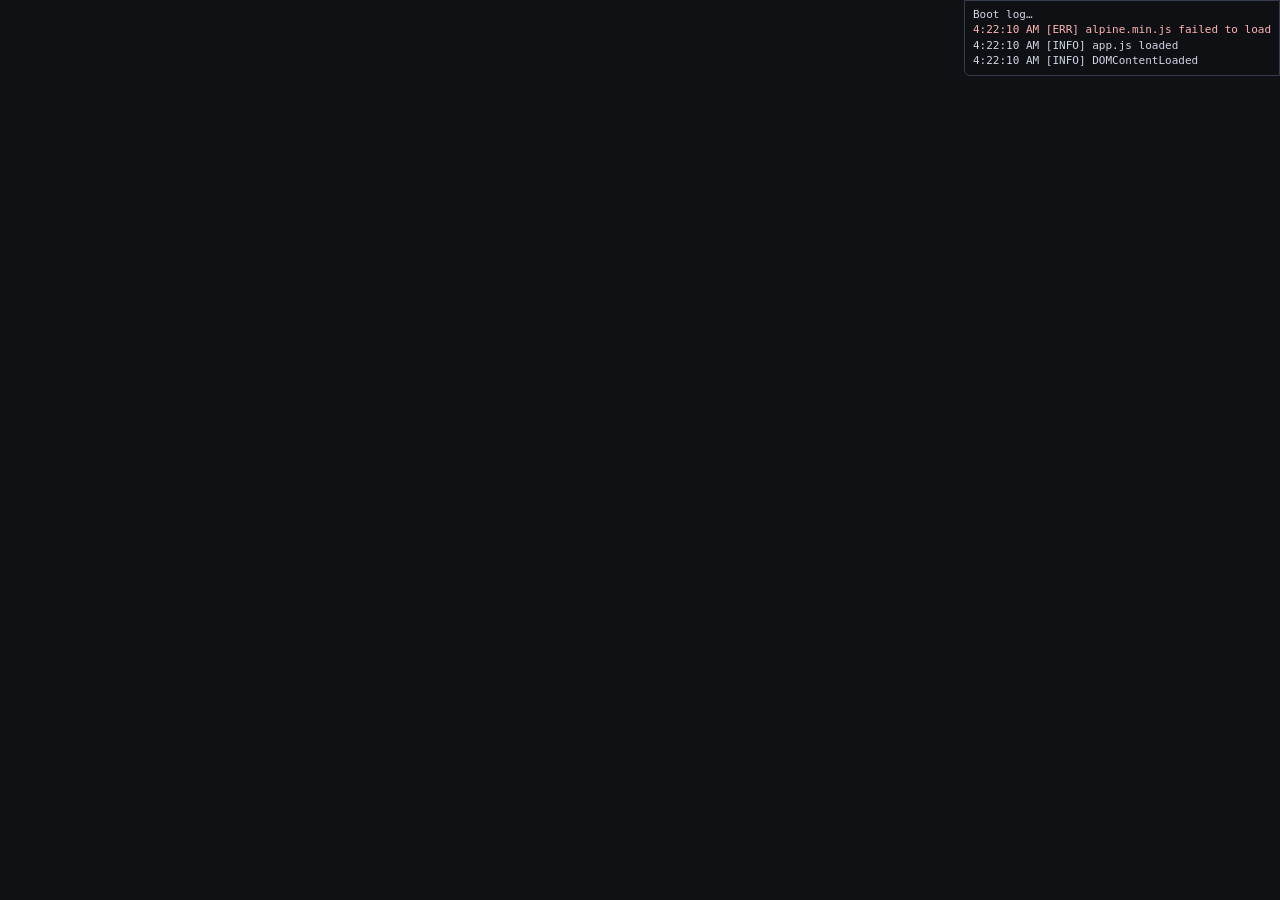
==== src/video_transcriber/webui/static/index.html @ d4b7e4c7 "fix(gui): visible boot diagnostics + defensive launch - Inline diagnostic strip in index.html: bootL" ====
<!doctype html>
<html lang="en">
<head>
<meta charset="utf-8" />
<title>Video Transcriber</title>
<meta name="viewport" content="width=device-width, initial-scale=1" />
<link rel="stylesheet" href="./style.css" />
<script>
// ---------- visible boot diagnostics (runs before Alpine / app.js) ----------
window.__boot = [];
window.bootLog = function (msg, kind) {
  try {
    var b = (window.__boot = window.__boot || []);
    b.push({ t: Date.now(), msg: String(msg), kind: kind || "info" });
    var el = document.getElementById("boot-status");
    if (el) {
      var line = document.createElement("div");
      line.textContent =
        new Date().toLocaleTimeString() + " ["
        + (kind || "info").toUpperCase() + "] " + msg;
      if (kind === "err") line.style.color = "#ffb4b4";
      else if (kind === "ok") line.style.color = "#b6f0c2";
      el.appendChild(line);
      el.scrollTop = el.scrollHeight;
    }
  } catch (e) { /* swallow */ }
};
window.addEventListener("error", function (e) {
  bootLog(
    "JS error: " + (e.message || "?") +
    " @ " + (e.filename || "?") + ":" + (e.lineno || "?"),
    "err"
  );
});
window.addEventListener("unhandledrejection", function (e) {
  bootLog("unhandled promise: " + (e.reason && e.reason.message || e.reason || "?"), "err");
});
window.addEventListener("DOMContentLoaded", function () { bootLog("DOMContentLoaded"); });
window.addEventListener("pywebviewready", function () { bootLog("pywebviewready event", "ok"); });
bootLog("inline boot script ran");
</script>
<script defer src="./vendor/alpine.min.js" onerror="bootLog('alpine.min.js failed to load','err')"></script>
<script defer src="./app.js" onerror="bootLog('app.js failed to load','err')"></script>
</head>
<body>
<div id="boot-status" style="
  position:fixed;top:0;right:0;max-width:46vw;max-height:38vh;overflow:auto;
  background:rgba(15,17,21,0.92);color:#cfd5e3;
  font:11px/1.4 ui-monospace,Menlo,Consolas,monospace;
  padding:6px 8px;border-bottom-left-radius:6px;border:1px solid #353c4d;
  z-index:99999;pointer-events:none;white-space:pre-wrap;">Boot log…</div>
<div class="app" x-data="app()" x-cloak>

  <!-- Sidebar -->
  <aside class="sidebar">
    <div class="brand">
      <span class="dot"></span> Video Transcriber
      <span class="ver" x-text="version"></span>
    </div>
    <template x-for="t in tabs" :key="t.id">
      <div class="nav-item" :class="{active: tab===t.id}" @click="tab=t.id">
        <span class="ico" x-text="t.icon"></span>
        <span x-text="t.label"></span>
      </div>
    </template>
    <div class="nav-spacer"></div>
    <div class="nav-foot">
      Fork of <a href="https://github.com/checkerup/video-transcriber" target="_blank">video-transcriber</a><br>
      Diarization inspired by
      <a href="https://github.com/dmarzzz/VoxTerm" target="_blank">VoxTerm</a>.
    </div>
  </aside>

  <!-- Main -->
  <section class="main">
    <header class="main-head">
      <div>
        <h1 x-text="activeTab().label"></h1>
        <div class="sub" x-text="activeTab().sub"></div>
      </div>
      <div class="gap-sm">
        <button class="btn ghost" @click="refreshAll()" title="Refresh">↻</button>
      </div>
    </header>

    <div class="main-body">

      <!-- ========== PROCESS tab ========== -->
      <div x-show="tab==='process'">
        <div class="card">
          <h2>Source</h2>
          <div class="dropzone"
               :class="{dragover: dragHot}"
               @click="pickFile()"
               @dragover.prevent="dragHot=true"
               @dragleave.prevent="dragHot=false"
               @drop.prevent="onDrop($event)">
            <div class="big">📥</div>
            <div>Drop a video / audio file here, or <b>click to browse</b></div>
            <div class="file" x-show="process.file" x-text="process.file"></div>
          </div>
        </div>

        <div class="card">
          <h2>Pipeline options</h2>
          <div class="row">
            <label class="field">
              <span class="lbl">Whisper model</span>
              <select x-model="process.model_size">
                <option value="">— from config —</option>
                <option>tiny</option><option>base</option><option>small</option>
                <option>medium</option><option>large-v3</option>
              </select>
            </label>
            <label class="field">
              <span class="lbl">Language hint</span>
              <input type="text" x-model="process.language" placeholder="ru / en / auto" />
            </label>
            <label class="field">
              <span class="lbl">Translate to (optional)</span>
              <input type="text" x-model="process.translate_to" placeholder="empty = no" />
            </label>
            <label class="field">
              <span class="lbl">Summarize</span>
              <label class="toggle" style="padding:0">
                <input type="checkbox" x-model="process.summarize" />
                <span x-text="process.summarize ? 'on (gemini)' : 'off'"></span>
              </label>
            </label>
          </div>
        </div>

        <div class="card">
          <h2>Diarization</h2>
          <div class="row">
            <label class="field">
              <span class="lbl">Enabled</span>
              <label class="toggle" style="padding:0">
                <input type="checkbox" x-model="process.diarize" />
                <span x-text="process.diarize ? 'yes' : 'no'"></span>
              </label>
            </label>
            <label class="field">
              <span class="lbl">Backend</span>
              <select x-model="process.diar_backend" :disabled="!process.diarize">
                <option value="">— from config —</option>
                <option value="voxterm">voxterm (offline)</option>
                <option value="pyannote">pyannote (HF token)</option>
              </select>
            </label>
            <label class="field">
              <span class="lbl">Model</span>
              <select x-model="process.diar_model" :disabled="!process.diarize">
                <option value="">— from config —</option>
                <option value="cam++">CAM++ (fast)</option>
                <option value="eres2net">ERes2NetV2 (accurate)</option>
              </select>
            </label>
            <label class="field">
              <span class="lbl">Force # speakers (optional)</span>
              <input type="number" min="1" max="50" x-model.number="process.num_speakers"
                     :disabled="!process.diarize" placeholder="auto" />
            </label>
            <label class="field">
              <span class="lbl">
                Cluster threshold
                <b class="mono tiny" x-text="(+process.cluster_threshold || 0.7).toFixed(2)"></b>
              </span>
              <input type="range" min="0.3" max="0.9" step="0.05"
                     x-model.number="process.cluster_threshold"
                     :disabled="!process.diarize" />
              <span class="tiny muted">higher = fewer speakers; 0.7 default</span>
            </label>
          </div>
        </div>

        <div class="btn-row">
          <button class="btn primary" @click="startProcess()"
                  :disabled="!process.file || activeJob">
            ▶ Start
          </button>
          <button class="btn danger" @click="cancelActive()"
                  x-show="activeJob && activeJob.status==='running'">
            ✕ Cancel
          </button>
          <span class="spacer"></span>
          <span class="muted tiny" x-show="!process.file">Pick a file first.</span>
        </div>

        <!-- Active job panel -->
        <template x-if="activeJob">
          <div class="card" style="margin-top:18px">
            <h2>
              Active job
              <span class="pill" :class="activeJob.status" x-text="activeJob.status"></span>
            </h2>
            <div class="mono tiny muted" x-text="activeJob.file_path"></div>
            <div class="progress" :class="{indeterminate: activeJob.progress<=0.01 && activeJob.status==='running'}">
              <div class="bar" :style="`width:${Math.max(0,Math.min(1,activeJob.progress))*100}%`"></div>
            </div>
            <div class="kv">
              <span>Stage: <b x-text="activeJob.stage || '—'"></b></span>
              <span>Progress: <b x-text="(activeJob.progress*100).toFixed(1)+'%'"></b></span>
              <span>Elapsed: <b x-text="activeJob.elapsed_human"></b></span>
              <span x-show="activeJob.eta_human">ETA: <b x-text="activeJob.eta_human"></b></span>
            </div>
            <div class="log" x-ref="log">
              <template x-for="(line, i) in activeJob.log_tail" :key="i">
                <div :class="{err: /ERROR|Traceback/.test(line)}" x-text="line"></div>
              </template>
            </div>
          </div>
        </template>
      </div>

      <!-- ========== LIVE tab ========== -->
      <div x-show="tab==='live'">
        <div class="card">
          <h2>Mode</h2>
          <div class="row">
            <template x-for="m in liveModes" :key="m.id">
              <label class="field">
                <span class="lbl" style="display:flex;align-items:center;gap:8px">
                  <input type="radio" :value="m.id" x-model="live.mode" :disabled="live.active"/>
                  <b x-text="m.label"></b>
                </span>
                <span class="tiny muted" x-text="m.hint"></span>
              </label>
            </template>
          </div>
        </div>

        <div class="btn-row">
          <button class="btn primary" @click="startLive()" :disabled="live.active">
            🔴 Start recording
          </button>
          <button class="btn danger" @click="stopLive()" x-show="live.active">
            ⏹ Stop &amp; transcribe
          </button>
          <span class="spacer"></span>
          <span class="muted tiny" x-show="live.active">
            Recording started at <b x-text="new Date(live.startedAt*1000).toLocaleTimeString()"></b>
          </span>
        </div>

        <div class="card" x-show="live.lastOutput">
          <h2>Last recording</h2>
          <div class="mono tiny" x-text="live.lastOutput"></div>
        </div>
      </div>

      <!-- ========== HISTORY tab ========== -->
      <div x-show="tab==='history'">
        <div class="card">
          <h2>Past runs <span class="muted tiny" x-text="`(${history.length})`"></span></h2>
          <template x-if="history.length===0">
            <div class="muted tiny">No timing reports yet. Run something first.</div>
          </template>
          <template x-for="h in history" :key="h.name">
            <div class="history-item">
              <div>
                <div class="name" x-text="h.name"></div>
                <div class="meta">
                  <span>Processed in <b x-text="h.total_elapsed_human || '—'"></b></span>
                  <span x-show="h.speedup_vs_source">
                    · speedup <b x-text="h.speedup_vs_source.toFixed(2)+'×'"></b>
                  </span>
                  <span x-show="h.source_duration_seconds">
                    · source <b x-text="formatSec(h.source_duration_seconds)"></b>
                  </span>
                </div>
              </div>
              <button class="btn ghost" @click="openTranscript(h)">View</button>
              <button class="btn" @click="openRetag(h)">Retag…</button>
            </div>
          </template>
        </div>
      </div>

      <!-- ========== SETTINGS tab ========== -->
      <div x-show="tab==='settings'">
        <div class="card">
          <h2>Folders</h2>
          <div class="row">
            <label class="field" style="min-width:280px">
              <span class="lbl">Watch folder</span>
              <input type="text" :value="config?.watch?.folder || ''" readonly />
            </label>
            <label class="field" style="min-width:280px">
              <span class="lbl">Output folder</span>
              <input type="text" :value="config?.processing?.output_folder || ''" readonly />
            </label>
          </div>
          <div class="tiny muted" style="margin-top:8px">
            Edit values in the raw YAML below, then click Save.
          </div>
        </div>

        <!-- ===== Telegram card ===== -->
        <div class="card">
          <h2>Telegram</h2>
          <div class="row">
            <label class="field" style="min-width:280px">
              <span class="lbl">Bot token</span>
              <input type="password" autocomplete="off"
                     x-model="settings.tg.bot_token"
                     placeholder="123456:ABC…" />
            </label>
            <label class="field" style="min-width:200px">
              <span class="lbl">Chat ID</span>
              <input type="text" x-model="settings.tg.chat_id"
                     placeholder="-1001234567890" />
            </label>
          </div>

          <div class="field" style="margin-top:10px">
            <span class="lbl">Send transcript</span>
            <div class="row" style="gap:18px">
              <label class="radio">
                <input type="radio" value="file" x-model="settings.tg.send_transcript" />
                <span>📎 As file (default)</span>
              </label>
              <label class="radio">
                <input type="radio" value="text" x-model="settings.tg.send_transcript" />
                <span>💬 Inline text</span>
              </label>
              <label class="radio">
                <input type="radio" value="none" x-model="settings.tg.send_transcript" />
                <span>🚫 Don't send</span>
              </label>
            </div>
          </div>

          <div class="field" style="margin-top:10px">
            <span class="lbl">Also attach</span>
            <div class="row" style="gap:18px; flex-wrap:wrap">
              <label class="check">
                <input type="checkbox" x-model="settings.tg.send_summary_file" />
                <span>📖 Summary file</span>
              </label>
              <label class="check">
                <input type="checkbox" x-model="settings.tg.attach_audio" />
                <span>🎧 Audio</span>
              </label>
              <label class="check">
                <input type="checkbox" x-model="settings.tg.attach_video" />
                <span>🎬 Video</span>
              </label>
            </div>
            <div class="tiny muted" style="margin-top:6px">
              Heavy attachments are skipped automatically if they exceed Telegram's
              50 MB bot upload limit.
            </div>
          </div>

          <div class="btn-row" style="margin-top:14px">
            <button class="btn primary" @click="saveTelegram()">💾 Save Telegram</button>
            <button class="btn ghost" @click="testTelegram()">📤 Send test message</button>
            <span class="spacer"></span>
            <span class="tiny muted" x-show="settings.tg.savedAt"
                  x-text="`Saved ${new Date(settings.tg.savedAt).toLocaleTimeString()}`"></span>
            <span class="tiny" :class="settings.tg.testResult==='ok' ? 'ok' : 'err'"
                  x-show="settings.tg.testResult"
                  x-text="settings.tg.testResult==='ok' ? '✓ sent' : ('✗ ' + settings.tg.testResult)"></span>
          </div>
        </div>

        <div class="card">
          <h2>Raw config.yaml</h2>
          <textarea class="yaml" x-model="settings.yaml" spellcheck="false"></textarea>
          <div class="btn-row">
            <button class="btn primary" @click="saveYaml()">💾 Save</button>
            <button class="btn ghost" @click="reloadYaml()">↻ Reload from disk</button>
            <span class="spacer"></span>
            <span class="tiny muted" x-show="settings.savedAt"
                  x-text="`Saved ${new Date(settings.savedAt).toLocaleTimeString()}`"></span>
          </div>
        </div>
      </div>

      <!-- ========== SYSTEM tab ========== -->
      <div x-show="tab==='system'">
        <div class="card">
          <h2>Hardware</h2>
          <pre class="mono tiny" style="white-space:pre-wrap" x-text="JSON.stringify(hardware,null,2)"></pre>
        </div>
        <div class="card">
          <h2>Active job log</h2>
          <div class="log">
            <template x-for="(line, i) in logTail" :key="i">
              <div x-text="line"></div>
            </template>
            <div x-show="logTail.length===0" class="muted">No active job.</div>
          </div>
        </div>
      </div>

    </div>
  </section>

  <!-- Drawer: transcript / retag -->
  <template x-if="drawer.open">
    <div>
      <div class="drawer-bg" @click="drawer.open=false"></div>
      <div class="drawer">
        <div class="head">
          <div>
            <div class="mono tiny" x-text="drawer.name"></div>
            <div class="tiny muted" x-text="drawer.mode==='retag' ? 'Re-tag speakers' : 'Transcript'"></div>
          </div>
          <button class="btn ghost" @click="drawer.open=false">✕</button>
        </div>
        <div class="body">
          <!-- Retag mode -->
          <div x-show="drawer.mode==='retag'">
            <div class="card">
              <h2>Re-cluster speakers (no Whisper re-run)</h2>
              <div class="row">
                <label class="field">
                  <span class="lbl"># speakers (optional)</span>
                  <input type="number" min="1" max="50" x-model.number="drawer.num_speakers" placeholder="auto" />
                </label>
                <label class="field">
                  <span class="lbl">
                    Cluster threshold
                    <b class="mono tiny" x-text="(+drawer.cluster_threshold || 0.7).toFixed(2)"></b>
                  </span>
                  <input type="range" min="0.3" max="0.9" step="0.05"
                         x-model.number="drawer.cluster_threshold" />
                </label>
              </div>
              <div class="btn-row">
                <button class="btn primary" @click="runRetag()">▶ Run retag</button>
              </div>
            </div>
          </div>
          <!-- Transcript mode -->
          <div x-show="drawer.mode==='view'">
            <div class="gap-sm" style="margin-bottom:10px">
              <template x-for="p in drawer.transcripts" :key="p">
                <button class="btn ghost tiny" @click="loadTranscript(p)" x-text="basename(p)"></button>
              </template>
            </div>
            <pre class="transcript" x-text="drawer.transcript || '(empty)'"></pre>
          </div>
        </div>
      </div>
    </div>
  </template>

  <!-- Toasts -->
  <div class="toast-wrap">
    <template x-for="t in toasts" :key="t.id">
      <div class="toast" :class="t.kind" x-text="t.text"></div>
    </template>
  </div>

</div>
</body>
</html>
---- src/video_transcriber/webui/static/style.css ----
/* Video Transcriber GUI — hand-rolled CSS, no framework. */

/* Hide x-cloak elements until Alpine bootstraps. */
[x-cloak] { display: none !important; }

:root {
  --bg: #0f1115;
  --bg-elev: #161a22;
  --bg-elev-2: #1c212c;
  --border: #262b37;
  --border-strong: #353c4d;
  --fg: #e7ebf3;
  --fg-muted: #9aa3b2;
  --fg-dim: #6b7180;
  --accent: #7c9cff;
  --accent-strong: #5b7bf0;
  --ok: #5cd0a0;
  --warn: #f0b86d;
  --err: #f06d6d;
  --radius: 10px;
  --radius-sm: 6px;
  --font: -apple-system, BlinkMacSystemFont, "Segoe UI", Roboto, Inter,
          "Helvetica Neue", Arial, sans-serif;
  --mono: "JetBrains Mono", "Fira Code", Menlo, Consolas, monospace;
}

* { box-sizing: border-box; }
html, body {
  margin: 0; padding: 0;
  background: var(--bg);
  color: var(--fg);
  font-family: var(--font);
  font-size: 14px;
  height: 100%;
  overflow: hidden;
}
button { font-family: inherit; }
a { color: var(--accent); text-decoration: none; }
a:hover { text-decoration: underline; }

.app {
  display: grid;
  grid-template-columns: 220px 1fr;
  height: 100vh;
}

/* Sidebar */
.sidebar {
  background: var(--bg-elev);
  border-right: 1px solid var(--border);
  display: flex; flex-direction: column;
  padding: 16px 12px;
  gap: 4px;
}
.brand {
  font-weight: 600;
  letter-spacing: 0.3px;
  font-size: 15px;
  padding: 6px 10px 14px;
  display: flex; align-items: center; gap: 8px;
  border-bottom: 1px solid var(--border);
  margin-bottom: 8px;
}
.brand .dot { width: 8px; height: 8px; border-radius: 50%; background: var(--accent); }
.brand .ver { color: var(--fg-dim); font-size: 11px; font-weight: 500; margin-left: auto; }

.nav-item {
  display: flex; align-items: center; gap: 10px;
  padding: 9px 12px;
  border-radius: var(--radius-sm);
  cursor: pointer;
  color: var(--fg-muted);
  border: 1px solid transparent;
  user-select: none;
  font-size: 13.5px;
}
.nav-item:hover { background: var(--bg-elev-2); color: var(--fg); }
.nav-item.active {
  background: var(--bg-elev-2);
  color: var(--fg);
  border-color: var(--border-strong);
}
.nav-item .ico { font-size: 16px; line-height: 1; width: 18px; text-align: center; }
.nav-spacer { flex: 1; }
.nav-foot {
  border-top: 1px solid var(--border);
  padding-top: 10px;
  font-size: 11px;
  color: var(--fg-dim);
  line-height: 1.5;
}

/* Main */
.main {
  display: flex; flex-direction: column;
  overflow: hidden;
}
.main-head {
  padding: 18px 28px 0;
  display: flex; align-items: flex-end; justify-content: space-between;
}
.main-head h1 { margin: 0; font-size: 19px; font-weight: 600; }
.main-head .sub { color: var(--fg-muted); font-size: 12.5px; }
.main-body {
  flex: 1;
  overflow-y: auto;
  padding: 18px 28px 24px;
}

/* Cards / panels */
.card {
  background: var(--bg-elev);
  border: 1px solid var(--border);
  border-radius: var(--radius);
  padding: 16px 18px;
  margin-bottom: 14px;
}
.card h2 {
  margin: 0 0 12px;
  font-size: 13px;
  font-weight: 600;
  letter-spacing: 0.4px;
  text-transform: uppercase;
  color: var(--fg-muted);
}
.row { display: flex; gap: 12px; flex-wrap: wrap; }
.row > * { flex: 1; min-width: 0; }
.row.tight { gap: 8px; }

/* Drop zone */
.dropzone {
  border: 2px dashed var(--border-strong);
  border-radius: var(--radius);
  padding: 30px 20px;
  text-align: center;
  color: var(--fg-muted);
  background: var(--bg-elev-2);
  cursor: pointer;
  transition: background 0.15s, border-color 0.15s;
}
.dropzone:hover, .dropzone.dragover {
  border-color: var(--accent);
  color: var(--fg);
  background: rgba(124, 156, 255, 0.05);
}
.dropzone .big { font-size: 32px; margin-bottom: 6px; }
.dropzone .file { color: var(--fg); margin-top: 8px; font-family: var(--mono); font-size: 12.5px; }

/* Form controls */
label.field {
  display: flex; flex-direction: column;
  gap: 5px;
  font-size: 12.5px;
  color: var(--fg-muted);
  min-width: 140px;
}
label.field span.lbl { font-weight: 500; letter-spacing: 0.2px; }
label.field input[type=text], label.field input[type=number],
label.field select, label.field textarea {
  background: var(--bg-elev-2);
  color: var(--fg);
  border: 1px solid var(--border-strong);
  border-radius: var(--radius-sm);
  padding: 7px 10px;
  font-size: 13px;
  font-family: inherit;
  outline: none;
}
label.field input:focus, label.field select:focus, label.field textarea:focus {
  border-color: var(--accent);
}
label.toggle {
  display: flex; align-items: center; gap: 8px;
  cursor: pointer;
  font-size: 13px;
  color: var(--fg);
  padding: 6px 0;
}
label.toggle input { accent-color: var(--accent); }
input[type=range] { accent-color: var(--accent); width: 100%; }

textarea.yaml {
  width: 100%; min-height: 360px;
  font-family: var(--mono); font-size: 12.5px;
  white-space: pre; overflow: auto;
  background: #0b0d12;
  color: var(--fg);
  border: 1px solid var(--border-strong);
  border-radius: var(--radius-sm);
  padding: 10px;
}

/* Buttons */
.btn {
  display: inline-flex; align-items: center; gap: 6px;
  background: var(--bg-elev-2);
  color: var(--fg);
  border: 1px solid var(--border-strong);
  border-radius: var(--radius-sm);
  padding: 8px 14px;
  font-size: 13px;
  font-weight: 500;
  cursor: pointer;
  transition: background 0.12s, border-color 0.12s;
}
.btn:hover { background: #232938; }
.btn:disabled { opacity: 0.5; cursor: not-allowed; }
.btn.primary {
  background: var(--accent);
  color: #0b0e1a;
  border-color: var(--accent);
  font-weight: 600;
}
.btn.primary:hover { background: var(--accent-strong); }
.btn.danger { color: var(--err); border-color: rgba(240,109,109,0.4); }
.btn.danger:hover { background: rgba(240,109,109,0.08); }
.btn.ghost { background: transparent; }
.btn-row { display: flex; gap: 8px; flex-wrap: wrap; margin-top: 12px; }

/* Progress */
.progress {
  height: 8px;
  background: var(--bg-elev-2);
  border-radius: 4px;
  overflow: hidden;
  margin: 8px 0;
}
.progress .bar {
  height: 100%;
  background: linear-gradient(90deg, var(--accent), var(--accent-strong));
  transition: width 0.3s ease;
}
.progress.indeterminate .bar {
  width: 30% !important;
  animation: indeterminate 1.4s ease-in-out infinite;
}
@keyframes indeterminate {
  0% { transform: translateX(-100%); }
  100% { transform: translateX(360%); }
}
.kv { display: flex; gap: 18px; flex-wrap: wrap; color: var(--fg-muted); font-size: 12.5px; }
.kv b { color: var(--fg); font-weight: 500; }

/* Status pills */
.pill {
  display: inline-block;
  padding: 2px 8px; border-radius: 999px;
  font-size: 11px; font-weight: 600; letter-spacing: 0.5px; text-transform: uppercase;
}
.pill.queued { background: #2a2f3d; color: var(--fg-muted); }
.pill.running { background: rgba(124,156,255,0.18); color: var(--accent); }
.pill.done { background: rgba(92,208,160,0.15); color: var(--ok); }
.pill.failed { background: rgba(240,109,109,0.15); color: var(--err); }
.pill.cancelled { background: #2a2f3d; color: var(--fg-dim); }

/* History list */
.history-item {
  display: grid;
  grid-template-columns: 1fr auto auto;
  gap: 14px;
  align-items: center;
  padding: 12px 14px;
  background: var(--bg-elev);
  border: 1px solid var(--border);
  border-radius: var(--radius-sm);
  margin-bottom: 8px;
}
.history-item .name { font-family: var(--mono); font-size: 12.5px; color: var(--fg); }
.history-item .meta { color: var(--fg-muted); font-size: 11.5px; margin-top: 3px; }

/* Log panel */
.log {
  background: #0b0d12;
  border: 1px solid var(--border);
  border-radius: var(--radius-sm);
  padding: 10px 12px;
  font-family: var(--mono); font-size: 11.5px;
  height: 220px; overflow-y: auto;
  color: var(--fg-muted);
  white-space: pre-wrap;
}
.log div { line-height: 1.4; }
.log .err { color: var(--err); }

/* Modal / drawer */
.drawer-bg {
  position: fixed; inset: 0;
  background: rgba(0,0,0,0.55);
  z-index: 10;
}
.drawer {
  position: fixed; top: 0; right: 0; bottom: 0;
  width: min(720px, 90vw);
  background: var(--bg-elev);
  border-left: 1px solid var(--border);
  z-index: 11;
  display: flex; flex-direction: column;
}
.drawer .head {
  padding: 14px 18px;
  border-bottom: 1px solid var(--border);
  display: flex; justify-content: space-between; align-items: center;
}
.drawer .body { flex: 1; overflow: auto; padding: 16px 18px; }
.drawer pre.transcript {
  white-space: pre-wrap;
  word-break: break-word;
  background: #0b0d12;
  padding: 12px;
  border-radius: var(--radius-sm);
  font-family: var(--mono);
  font-size: 12px;
  line-height: 1.55;
  border: 1px solid var(--border);
}

/* Toast */
.toast-wrap {
  position: fixed; bottom: 20px; right: 20px; z-index: 20;
  display: flex; flex-direction: column; gap: 8px;
}
.toast {
  background: var(--bg-elev);
  border: 1px solid var(--border-strong);
  border-left: 3px solid var(--accent);
  border-radius: var(--radius-sm);
  padding: 10px 14px;
  font-size: 13px;
  max-width: 360px;
}
.toast.err { border-left-color: var(--err); }
.toast.ok { border-left-color: var(--ok); }

/* Utility */
.muted { color: var(--fg-muted); }
.tiny { font-size: 11.5px; }
.mono { font-family: var(--mono); }
.gap-sm { display: flex; gap: 8px; }
.spacer { flex: 1; }
.hidden { display: none !important; }

/* radio / checkbox inline labels (Settings → Telegram card) */
.radio, .check {
  display: inline-flex;
  align-items: center;
  gap: 6px;
  cursor: pointer;
  color: var(--fg);
  user-select: none;
}
.radio input[type="radio"],
.check input[type="checkbox"] {
  margin: 0;
  accent-color: var(--accent);
}
.tiny.ok  { color: var(--ok); }
.tiny.err { color: var(--err); }
input[type="password"] { /* match text input styles */ }
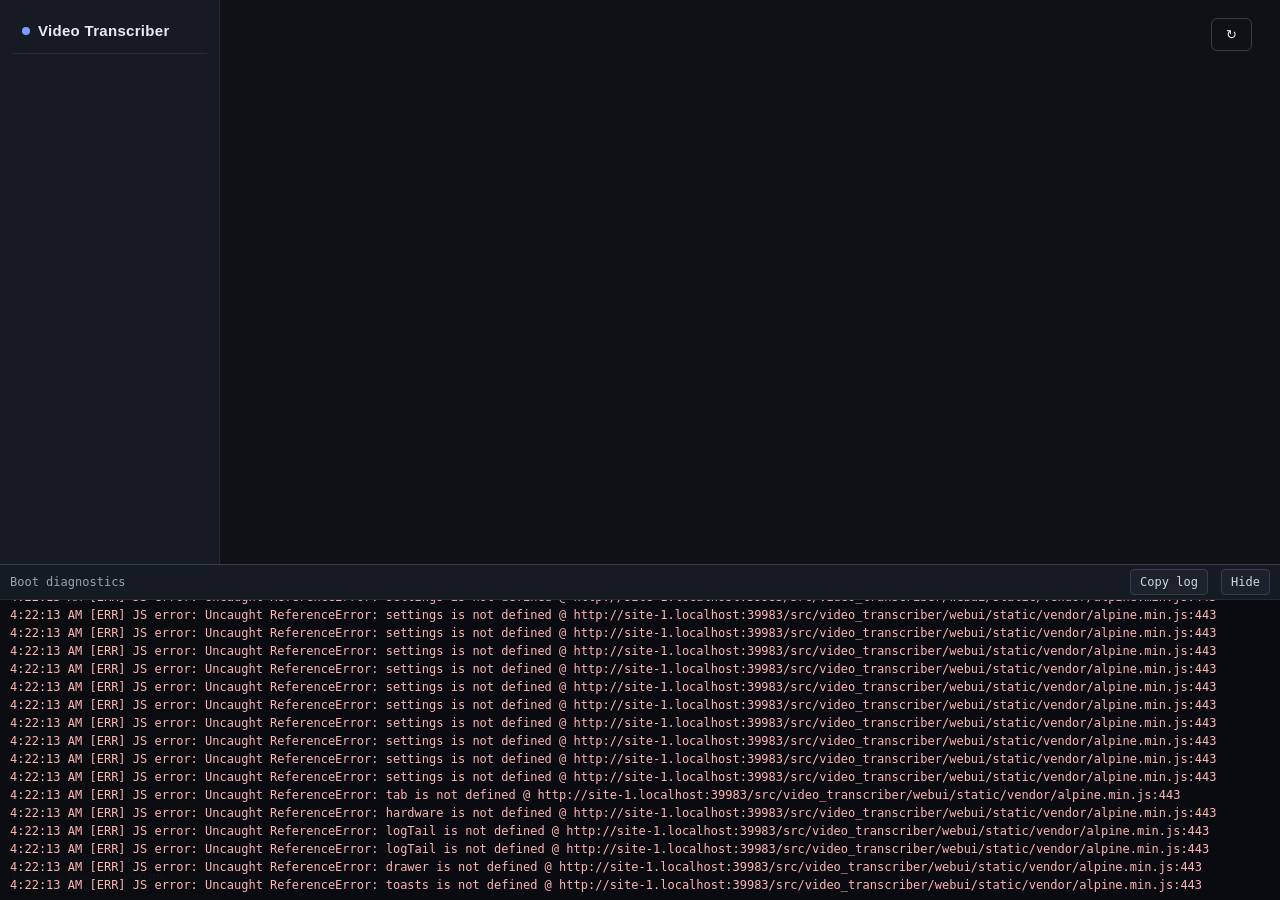
==== commit 5d260872: "fix(gui): copyable scrollable bottom-bar diagnostics + unminified Alpine - Replace tiny top-right po" ====
--- a/src/video_transcriber/webui/static/index.html
+++ b/src/video_transcriber/webui/static/index.html
@@ -38,17 +38,39 @@
 window.addEventListener("DOMContentLoaded", function () { bootLog("DOMContentLoaded"); });
 window.addEventListener("pywebviewready", function () { bootLog("pywebviewready event", "ok"); });
 bootLog("inline boot script ran");
+
+window.copyBootLog = function (btn) {
+  try {
+    var lines = (window.__boot || []).map(function (e) {
+      return new Date(e.t).toLocaleTimeString() + " [" + (e.kind || "info").toUpperCase() + "] " + e.msg;
+    });
+    var text = lines.join("\n");
+    if (navigator.clipboard) {
+      navigator.clipboard.writeText(text).then(function () {
+        if (btn) {
+          var orig = btn.textContent;
+          btn.textContent = "✓ Copied";
+          setTimeout(function () { btn.textContent = orig; }, 1200);
+        }
+      });
+    }
+  } catch (e) { /* swallow */ }
+};
 </script>
 <script defer src="./vendor/alpine.min.js" onerror="bootLog('alpine.min.js failed to load','err')"></script>
 <script defer src="./app.js" onerror="bootLog('app.js failed to load','err')"></script>
 </head>
 <body>
-<div id="boot-status" style="
-  position:fixed;top:0;right:0;max-width:46vw;max-height:38vh;overflow:auto;
-  background:rgba(15,17,21,0.92);color:#cfd5e3;
-  font:11px/1.4 ui-monospace,Menlo,Consolas,monospace;
-  padding:6px 8px;border-bottom-left-radius:6px;border:1px solid #353c4d;
-  z-index:99999;pointer-events:none;white-space:pre-wrap;">Boot log…</div>
+<div id="boot-wrap" style="position:fixed;left:0;right:0;bottom:0;z-index:99999;background:rgba(10,12,16,0.95);border-top:1px solid #353c4d;font:12px/1.5 ui-monospace,Menlo,Consolas,monospace;color:#cfd5e3;display:flex;flex-direction:column;max-height:50vh;">
+  <div style="display:flex;justify-content:space-between;align-items:center;padding:4px 10px;border-bottom:1px solid #232938;background:#161a22;flex-shrink:0;">
+    <span style="color:#9aa3b2;">Boot diagnostics</span>
+    <span>
+      <button onclick="copyBootLog(this)" style="background:#1c212c;color:#cfd5e3;border:1px solid #353c4d;padding:3px 9px;border-radius:4px;cursor:pointer;font:inherit;">Copy log</button>
+      <button onclick="document.getElementById('boot-wrap').style.display='none'" style="background:#1c212c;color:#cfd5e3;border:1px solid #353c4d;padding:3px 9px;border-radius:4px;cursor:pointer;font:inherit;margin-left:6px;">Hide</button>
+    </span>
+  </div>
+  <div id="boot-status" style="min-height:120px;max-height:300px;overflow:auto;padding:6px 10px;white-space:pre-wrap;word-break:break-word;">Boot log…</div>
+</div>
 <div class="app" x-data="app()" x-cloak>
 
   <!-- Sidebar -->
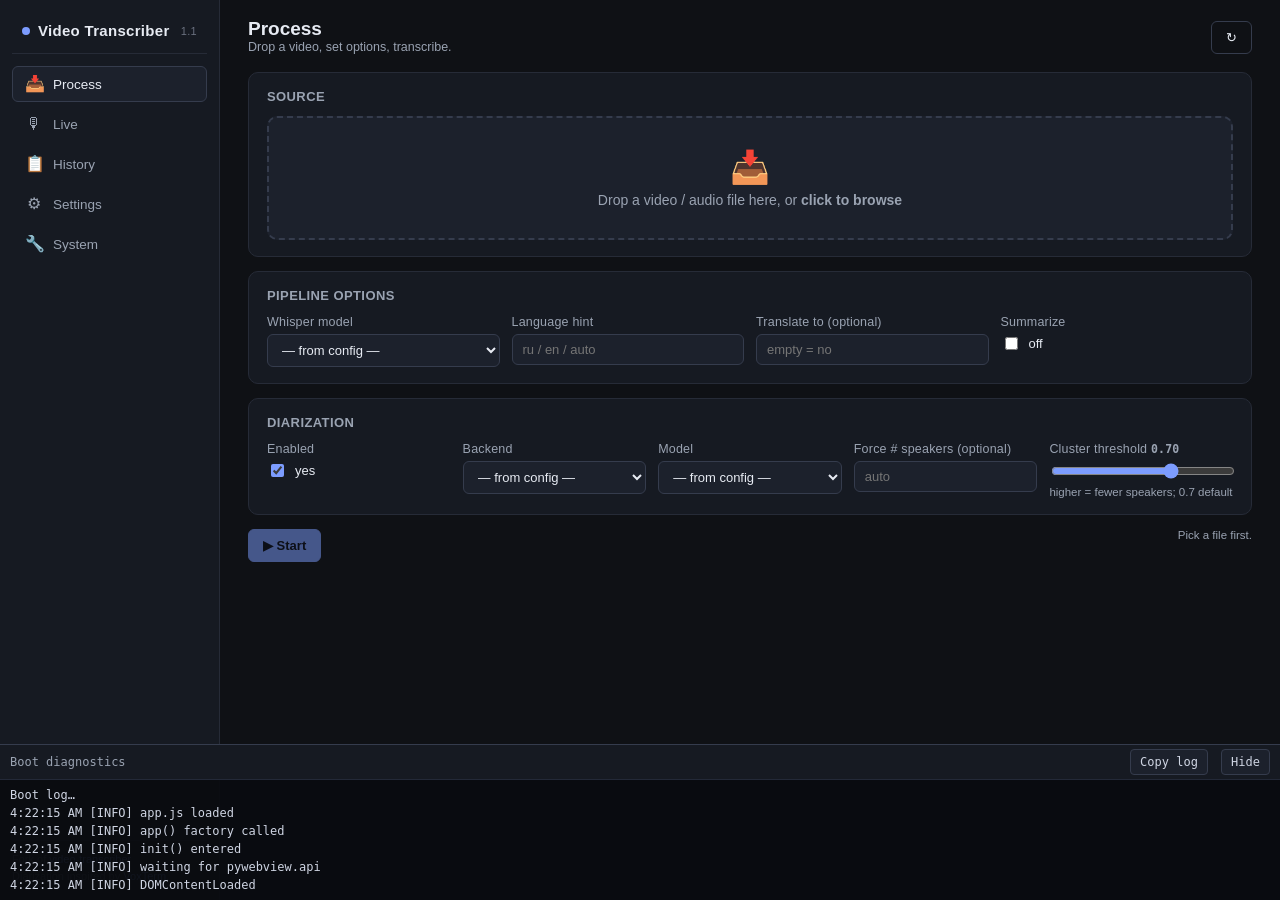
==== commit 5d896861: "fix(gui): load app.js BEFORE alpine.min.js (script order matters) Symptom: all Alpine bindings faile" ====
--- a/src/video_transcriber/webui/static/index.html
+++ b/src/video_transcriber/webui/static/index.html
@@ -57,8 +57,8 @@
   } catch (e) { /* swallow */ }
 };
 </script>
+<script defer src="./app.js" onerror="bootLog('app.js failed to load','err')"></script>
 <script defer src="./vendor/alpine.min.js" onerror="bootLog('alpine.min.js failed to load','err')"></script>
-<script defer src="./app.js" onerror="bootLog('app.js failed to load','err')"></script>
 </head>
 <body>
 <div id="boot-wrap" style="position:fixed;left:0;right:0;bottom:0;z-index:99999;background:rgba(10,12,16,0.95);border-top:1px solid #353c4d;font:12px/1.5 ui-monospace,Menlo,Consolas,monospace;color:#cfd5e3;display:flex;flex-direction:column;max-height:50vh;">
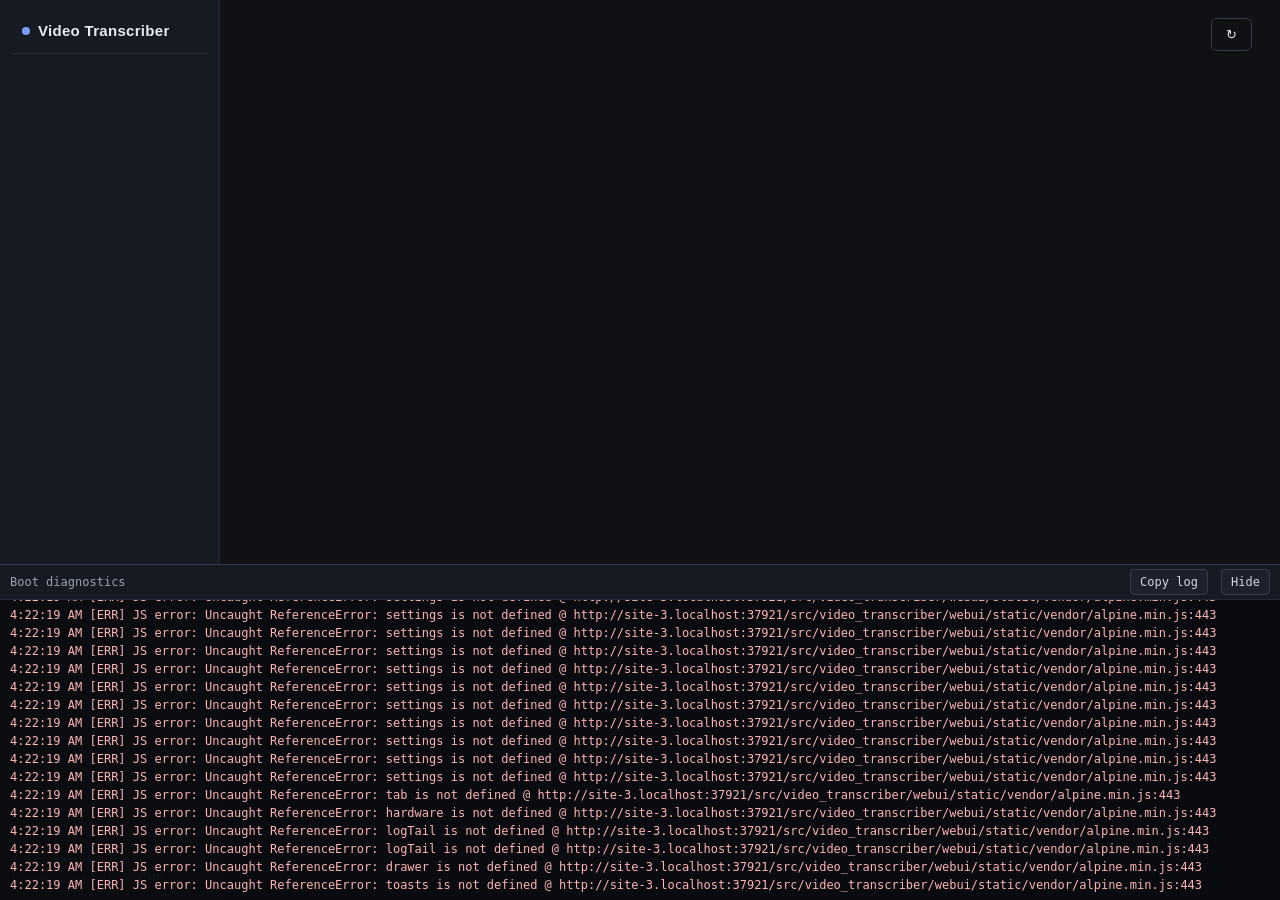
==== commit 66c82cf2: "fix: pywebview file_types, drag-drop fallback, robust ffmpeg shutdown 1) pick_file: ValueError on fi" ====
--- a/src/video_transcriber/webui/static/index.html
+++ b/src/video_transcriber/webui/static/index.html
@@ -118,7 +118,8 @@
                @dragleave.prevent="dragHot=false"
                @drop.prevent="onDrop($event)">
             <div class="big">📥</div>
-            <div>Drop a video / audio file here, or <b>click to browse</b></div>
+            <div><b>Click to browse</b> for a video or audio file</div>
+            <div class="tiny muted" style="margin-top:6px">(drag-drop isn't supported by pywebview yet)</div>
             <div class="file" x-show="process.file" x-text="process.file"></div>
           </div>
         </div>
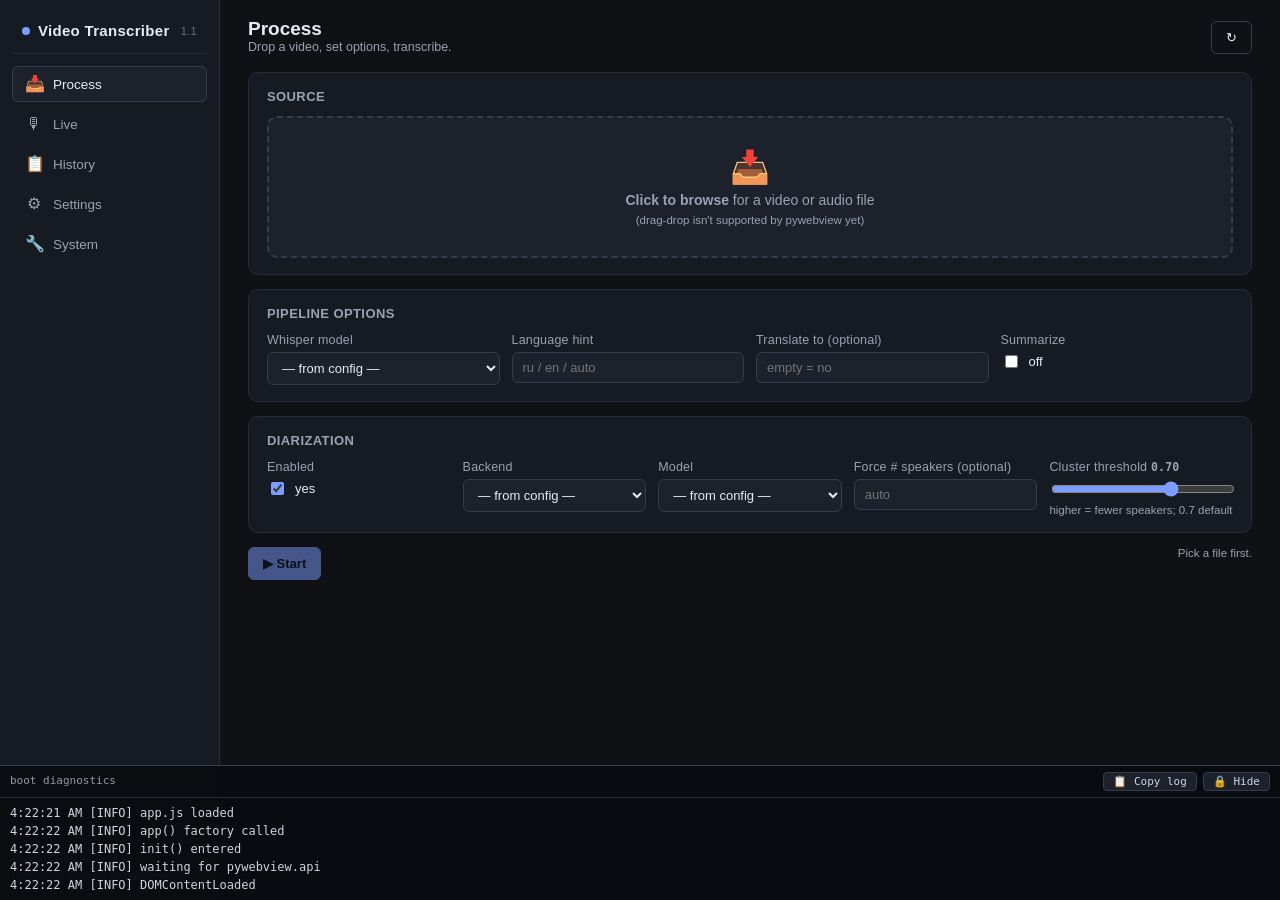
==== commit 1a351036: "fix(gui): live progress + self-collapsing diagnostics + pywebview deprecation Three things:  1) Prog" ====
--- a/src/video_transcriber/webui/static/index.html
+++ b/src/video_transcriber/webui/static/index.html
@@ -8,6 +8,23 @@
 <script>
 // ---------- visible boot diagnostics (runs before Alpine / app.js) ----------
 window.__boot = [];
+window.__bootState = { collapsed: false, hasErrors: false };
+
+window.__expandBoot = function () {
+  var w = document.getElementById("boot-wrap");
+  var m = document.getElementById("boot-mini");
+  if (w) w.style.display = "block";
+  if (m) m.style.display = "none";
+  window.__bootState.collapsed = false;
+};
+window.__collapseBoot = function () {
+  var w = document.getElementById("boot-wrap");
+  var m = document.getElementById("boot-mini");
+  if (w) w.style.display = "none";
+  if (m) m.style.display = "flex";
+  window.__bootState.collapsed = true;
+};
+
 window.bootLog = function (msg, kind) {
   try {
     var b = (window.__boot = window.__boot || []);
@@ -23,6 +40,10 @@
       el.appendChild(line);
       el.scrollTop = el.scrollHeight;
     }
+    if (kind === "err") {
+      window.__bootState.hasErrors = true;
+      if (window.__expandBoot) window.__expandBoot();
+    }
   } catch (e) { /* swallow */ }
 };
 window.addEventListener("error", function (e) {
@@ -35,7 +56,15 @@
 window.addEventListener("unhandledrejection", function (e) {
   bootLog("unhandled promise: " + (e.reason && e.reason.message || e.reason || "?"), "err");
 });
-window.addEventListener("DOMContentLoaded", function () { bootLog("DOMContentLoaded"); });
+window.addEventListener("DOMContentLoaded", function () {
+  bootLog("DOMContentLoaded");
+  // Auto-collapse after 4s if no errors.
+  setTimeout(function () {
+    if (!window.__bootState.hasErrors && !window.__bootState.collapsed) {
+      window.__collapseBoot();
+    }
+  }, 4000);
+});
 window.addEventListener("pywebviewready", function () { bootLog("pywebviewready event", "ok"); });
 bootLog("inline boot script ran");
 
@@ -43,16 +72,12 @@
   try {
     var lines = (window.__boot || []).map(function (e) {
       return new Date(e.t).toLocaleTimeString() + " [" + (e.kind || "info").toUpperCase() + "] " + e.msg;
-    });
-    var text = lines.join("\n");
-    if (navigator.clipboard) {
-      navigator.clipboard.writeText(text).then(function () {
-        if (btn) {
-          var orig = btn.textContent;
-          btn.textContent = "✓ Copied";
-          setTimeout(function () { btn.textContent = orig; }, 1200);
-        }
-      });
+    }).join("\n");
+    navigator.clipboard.writeText(lines);
+    if (btn) {
+      var orig = btn.textContent;
+      btn.textContent = "✓ Copied";
+      setTimeout(function () { if (btn) btn.textContent = orig; }, 1200);
     }
   } catch (e) { /* swallow */ }
 };
@@ -61,15 +86,20 @@
 <script defer src="./vendor/alpine.min.js" onerror="bootLog('alpine.min.js failed to load','err')"></script>
 </head>
 <body>
-<div id="boot-wrap" style="position:fixed;left:0;right:0;bottom:0;z-index:99999;background:rgba(10,12,16,0.95);border-top:1px solid #353c4d;font:12px/1.5 ui-monospace,Menlo,Consolas,monospace;color:#cfd5e3;display:flex;flex-direction:column;max-height:50vh;">
-  <div style="display:flex;justify-content:space-between;align-items:center;padding:4px 10px;border-bottom:1px solid #232938;background:#161a22;flex-shrink:0;">
-    <span style="color:#9aa3b2;">Boot diagnostics</span>
-    <span>
-      <button onclick="copyBootLog(this)" style="background:#1c212c;color:#cfd5e3;border:1px solid #353c4d;padding:3px 9px;border-radius:4px;cursor:pointer;font:inherit;">Copy log</button>
-      <button onclick="document.getElementById('boot-wrap').style.display='none'" style="background:#1c212c;color:#cfd5e3;border:1px solid #353c4d;padding:3px 9px;border-radius:4px;cursor:pointer;font:inherit;margin-left:6px;">Hide</button>
-    </span>
+<!-- Collapsed pill (hidden by default; shown after auto-collapse). -->
+<div id="boot-mini" onclick="window.__expandBoot()" style="display:none;position:fixed;right:14px;bottom:14px;z-index:99999;background:#1c212c;color:#cfd5e3;border:1px solid #353c4d;border-radius:18px;padding:6px 12px;font:12px/1 ui-monospace,Menlo,Consolas,monospace;cursor:pointer;align-items:center;gap:6px;box-shadow:0 4px 12px rgba(0,0,0,0.3);">
+  🩺 diagnostics
+</div>
+
+<div id="boot-wrap" style="position:fixed;left:0;right:0;bottom:0;z-index:99999;background:rgba(10,12,16,0.95);border-top:1px solid #353c4d;font:12px/1.5 ui-monospace,Menlo,Consolas,monospace;color:#cfd5e3;">
+  <div style="display:flex;justify-content:space-between;align-items:center;padding:6px 10px;border-bottom:1px solid #262b37;">
+    <div style="opacity:0.7;font-size:11px;">boot diagnostics</div>
+    <div style="display:flex;gap:6px;">
+      <button onclick="copyBootLog(this)" style="background:#1c212c;color:#cfd5e3;border:1px solid #353c4d;padding:3px 9px;border-radius:4px;font:11px/1 ui-monospace,Menlo,Consolas,monospace;cursor:pointer;">📋 Copy log</button>
+      <button onclick="window.__collapseBoot()" style="background:#1c212c;color:#cfd5e3;border:1px solid #353c4d;padding:3px 9px;border-radius:4px;font:11px/1 ui-monospace,Menlo,Consolas,monospace;cursor:pointer;">🔒 Hide</button>
+    </div>
   </div>
-  <div id="boot-status" style="min-height:120px;max-height:300px;overflow:auto;padding:6px 10px;white-space:pre-wrap;word-break:break-word;">Boot log…</div>
+  <div id="boot-status" style="max-height:180px;overflow:auto;padding:6px 10px;"></div>
 </div>
 <div class="app" x-data="app()" x-cloak>
 
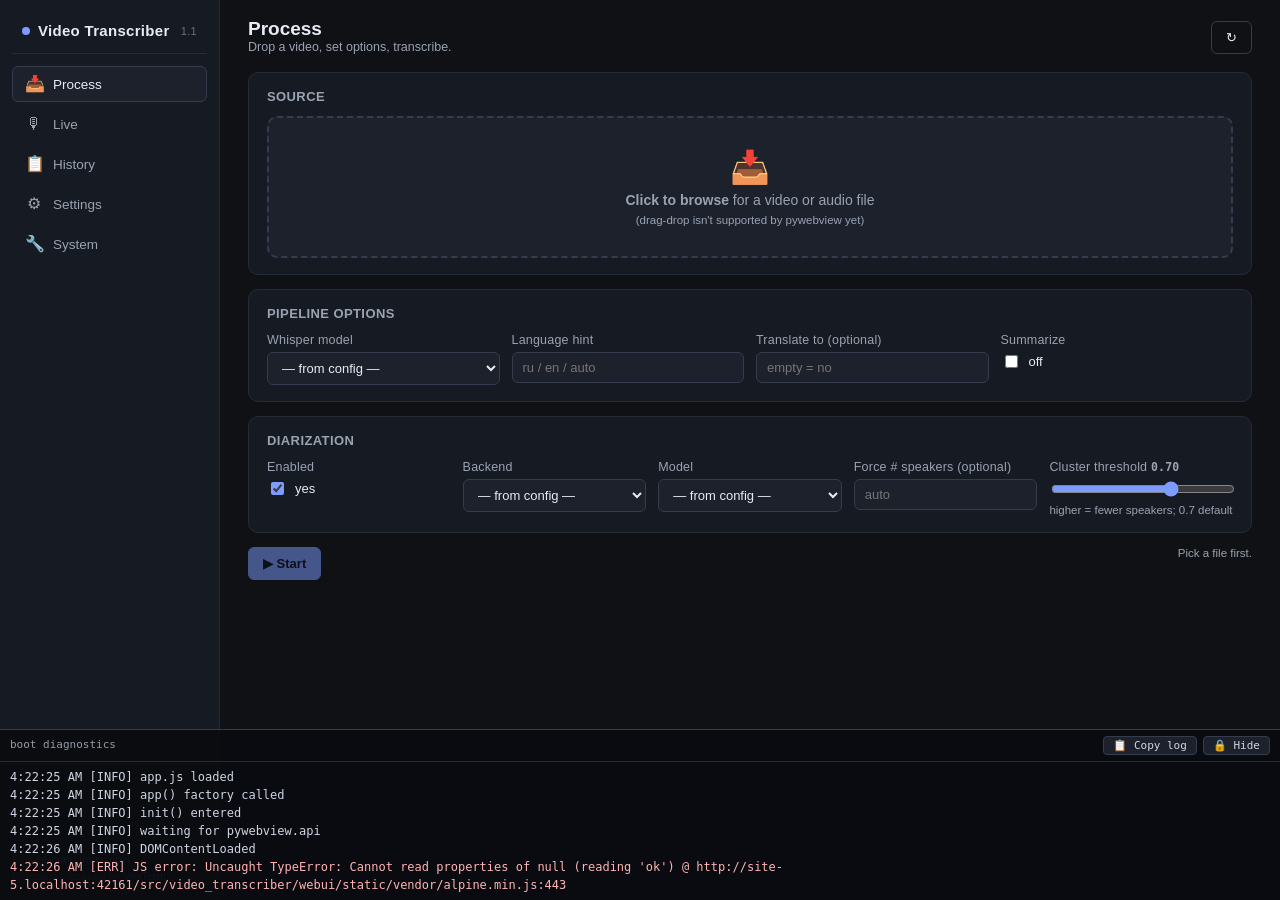
==== commit 4008f267: "feat(llm): multi-provider LLM summarization (gemini/openai/anthropic/openrouter/custom) Config:   Su" ====
--- a/src/video_transcriber/webui/static/index.html
+++ b/src/video_transcriber/webui/static/index.html
@@ -349,6 +349,80 @@
           </div>
         </div>
 
+        <!-- ===== AI / LLM card ===== -->
+        <div class="card">
+          <h2>AI / LLM (for summarization &amp; future LLM features)</h2>
+          <div class="tiny muted" style="margin-bottom:10px">
+            Pick a provider, paste an API key, and choose a model. The same settings drive
+            transcript summarization and any future LLM-powered features.
+          </div>
+          <div class="row">
+            <label class="field">
+              <span class="lbl">Provider</span>
+              <select x-model="settings.llm.provider">
+                <option value="gemini">Gemini (Google)</option>
+                <option value="openai">OpenAI</option>
+                <option value="anthropic">Anthropic (Claude)</option>
+                <option value="openrouter">OpenRouter</option>
+                <option value="custom">Custom (OpenAI-compatible)</option>
+              </select>
+            </label>
+            <label class="field">
+              <span class="lbl">Model</span>
+              <input type="text" x-model="settings.llm.model" placeholder="e.g. gemini-1.5-flash" />
+            </label>
+          </div>
+          <div class="row">
+            <label class="field grow">
+              <span class="lbl">API key</span>
+              <input type="password" x-model="settings.llm.api_key" placeholder="paste key, or leave empty to use env var" />
+            </label>
+            <label class="field" x-show="settings.llm.provider === 'custom'">
+              <span class="lbl">API base URL</span>
+              <input type="text" x-model="settings.llm.api_base" placeholder="https://your.endpoint/v1" />
+            </label>
+          </div>
+          <div class="row">
+            <label class="field">
+              <span class="lbl">Temperature</span>
+              <input type="number" step="0.05" min="0" max="2" x-model.number="settings.llm.temperature" />
+            </label>
+            <label class="field">
+              <span class="lbl">Max output tokens</span>
+              <input type="number" step="256" min="64" max="200000" x-model.number="settings.llm.max_output_tokens" />
+            </label>
+            <label class="field">
+              <span class="lbl">Output language</span>
+              <select x-model="settings.llm.language">
+                <option value="auto">Auto (match transcript)</option>
+                <option value="ru">Russian</option>
+                <option value="en">English</option>
+                <option value="zh">Chinese</option>
+                <option value="es">Spanish</option>
+                <option value="fr">French</option>
+                <option value="de">German</option>
+              </select>
+            </label>
+          </div>
+          <label class="field" style="margin-top:10px">
+            <span class="lbl">System prompt (optional)</span>
+            <textarea rows="2" x-model="settings.llm.system_prompt" placeholder="e.g. You are a precise meeting summarizer..."></textarea>
+          </label>
+          <label class="field" style="margin-top:10px">
+            <span class="lbl">User prompt (optional, use {text} for the transcript)</span>
+            <textarea rows="4" x-model="settings.llm.prompt" placeholder="Leave empty for the built-in default"></textarea>
+          </label>
+          <div class="row" style="margin-top:10px">
+            <button class="btn" @click="saveLLM()">💾 Save AI settings</button>
+            <button class="btn ghost" @click="testLLM()" :disabled="!settings.llm.api_key && settings.llm.provider !== 'custom'">🧪 Test connection</button>
+            <span class="tiny muted" x-show="settings.llm.savedAt"
+                  x-text="`Saved ${new Date(settings.llm.savedAt).toLocaleTimeString()}`"></span>
+            <span class="tiny" x-show="settings.llm.testResult"
+                  :class="settings.llm.testResult.ok ? 'ok' : 'err'"
+                  x-text="settings.llm.testResult ? settings.llm.testResult.msg : ''"></span>
+          </div>
+        </div>
+
         <!-- ===== Telegram card ===== -->
         <div class="card">
           <h2>Telegram</h2>
--- a/src/video_transcriber/webui/static/style.css
+++ b/src/video_transcriber/webui/static/style.css
@@ -355,4 +355,59 @@
 }
 .tiny.ok  { color: var(--ok); }
 .tiny.err { color: var(--err); }
-input[type="password"] { /* match text input styles */ }+input[type="password"] { /* match text input styles */ }
+/* ===================== Responsive ===================== */
+
+/* Wide screens: keep sidebar fixed, lots of breathing room */
+@media (min-width: 1400px) {
+  .app { grid-template-columns: 260px 1fr; }
+  .main-head, .main-body { padding-left: 32px; padding-right: 32px; }
+}
+
+/* Tablet / smaller laptop: shrink sidebar */
+@media (max-width: 1100px) {
+  .app { grid-template-columns: 200px 1fr; }
+  .main-head, .main-body { padding-left: 18px; padding-right: 18px; }
+  .nav-item .hint { display: none; }
+}
+
+/* Narrow window: sidebar collapses to a top bar with icons + labels */
+@media (max-width: 860px) {
+  .app {
+    grid-template-columns: 1fr;
+    grid-template-rows: auto 1fr;
+  }
+  .sidebar {
+    flex-direction: row;
+    align-items: center;
+    height: auto;
+    padding: 8px 12px;
+    border-right: none;
+    border-bottom: 1px solid var(--border);
+    gap: 4px;
+    overflow-x: auto;
+  }
+  .brand { margin-right: 12px; flex-shrink: 0; }
+  .nav-item {
+    padding: 6px 10px;
+    flex-shrink: 0;
+    font-size: 13px;
+  }
+  .nav-item .hint, .nav-spacer, .nav-foot { display: none; }
+  .main-head, .main-body { padding-left: 14px; padding-right: 14px; }
+}
+
+/* Tight mobile-ish */
+@media (max-width: 560px) {
+  .row { flex-direction: column; gap: 8px; }
+  .card { padding: 12px; }
+  .main-head h1 { font-size: 16px; }
+  .main-head { padding-top: 12px; padding-bottom: 8px; }
+  .btn-row { flex-direction: column; }
+  .btn-row .btn { width: 100%; }
+}
+
+/* Boot diag bar should never push main content on tiny screens */
+@media (max-height: 600px) {
+  #boot-log { max-height: 140px !important; }
+}
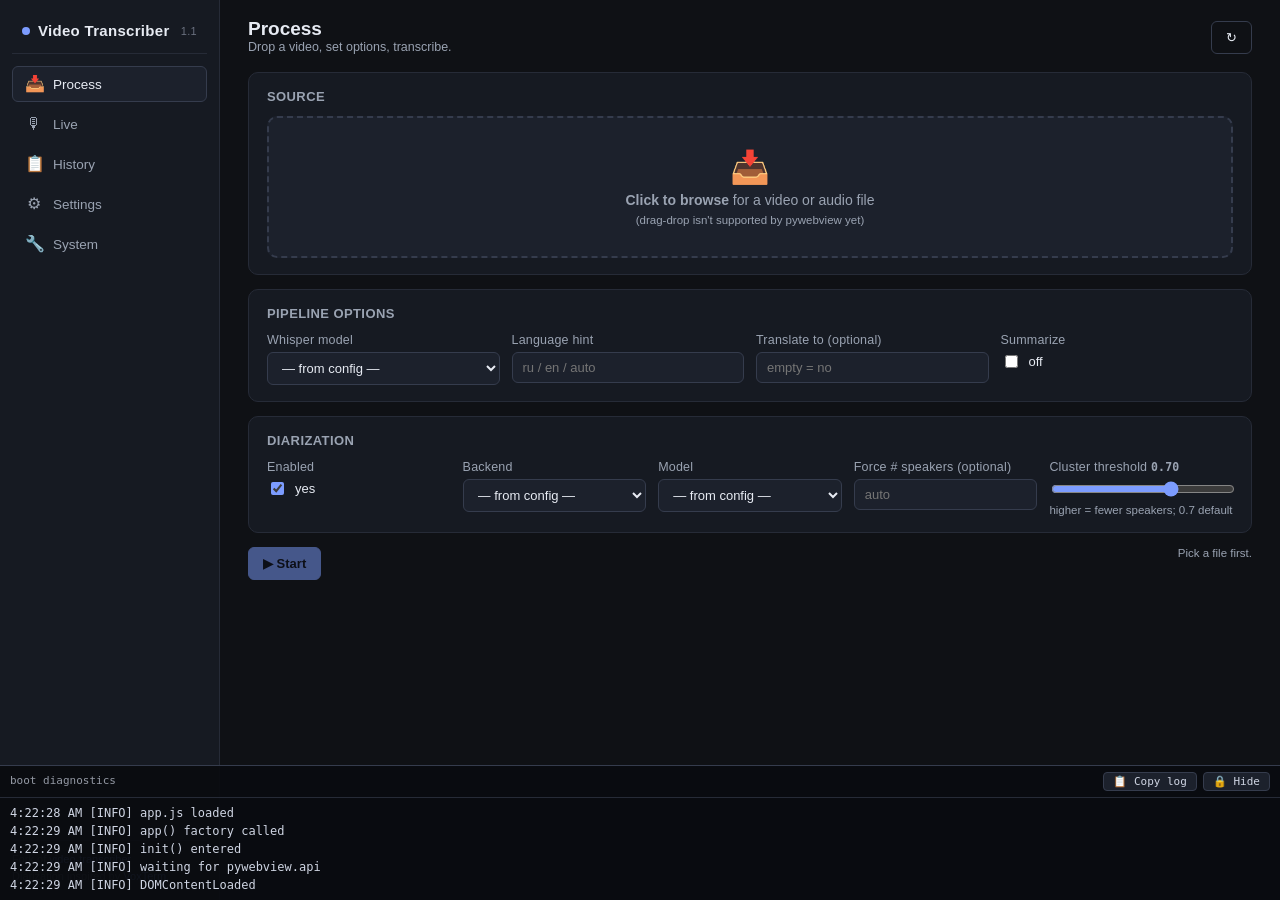
==== commit abe10de9: "fix(gui): null-guard LLM testResult class binding x-show only hides display; Alpine still evaluates " ====
--- a/src/video_transcriber/webui/static/index.html
+++ b/src/video_transcriber/webui/static/index.html
@@ -418,7 +418,7 @@
             <span class="tiny muted" x-show="settings.llm.savedAt"
                   x-text="`Saved ${new Date(settings.llm.savedAt).toLocaleTimeString()}`"></span>
             <span class="tiny" x-show="settings.llm.testResult"
-                  :class="settings.llm.testResult.ok ? 'ok' : 'err'"
+                  :class="settings.llm.testResult && settings.llm.testResult.ok ? 'ok' : 'err'"
                   x-text="settings.llm.testResult ? settings.llm.testResult.msg : ''"></span>
           </div>
         </div>
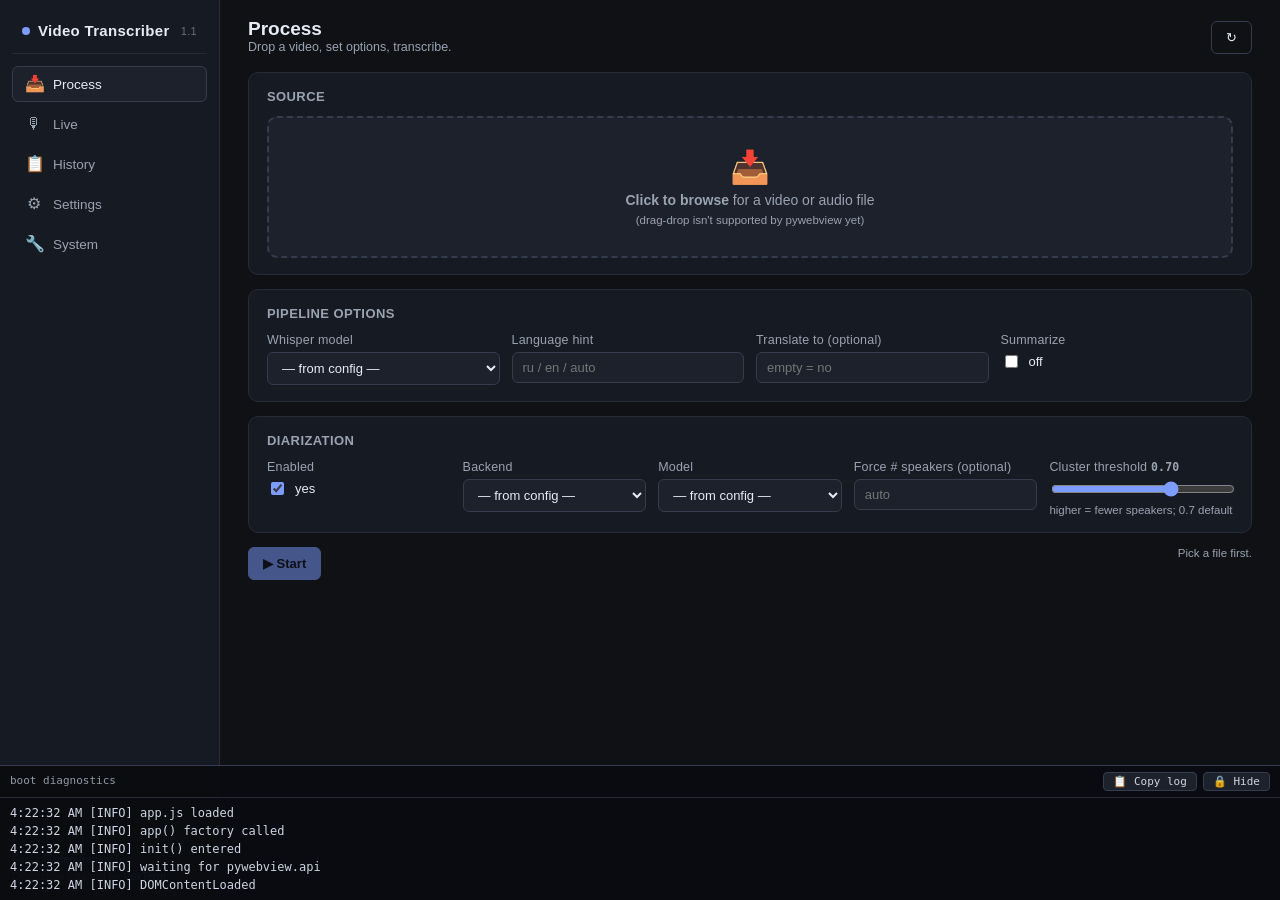
==== commit 064e03f4: "fix(ui): integrate PR1 audio + recorder into existing GUI tabs - Add Audio capture card to Settings " ====
--- a/src/video_transcriber/webui/static/index.html
+++ b/src/video_transcriber/webui/static/index.html
@@ -300,6 +300,28 @@
           <h2>Last recording</h2>
           <div class="mono tiny" x-text="live.lastOutput"></div>
         </div>
+
+        <!-- ===== Screen recorder (FFmpeg) ===== -->
+        <div class="card" style="margin-top:18px">
+          <h2>Screen recorder (FFmpeg)</h2>
+          <div class="tiny muted" style="margin-bottom:10px">
+            Direct FFmpeg screen capture with audio from your configured devices.
+            Uses <code>screen_recorder.py</code> — separate from the Live recorder above.
+          </div>
+          <p>
+            Status:
+            <strong x-text="recorder.isRecording ? 'Recording…' : 'Idle'"></strong>
+          </p>
+          <p x-show="recorder.currentOutput" class="mono tiny muted">
+            Output: <code x-text="recorder.currentOutput"></code>
+          </p>
+          <div class="btn-row">
+            <button class="btn primary" @click="startRecorder()" :disabled="recorder.isRecording || recorder.busy">▶ Start recording</button>
+            <button class="btn danger" @click="stopRecorder()" :disabled="!recorder.isRecording || recorder.busy">⏹ Stop</button>
+            <span class="spacer"></span>
+            <span class="tiny err" x-show="recorder.error" x-text="recorder.error"></span>
+          </div>
+        </div>
       </div>
 
       <!-- ========== HISTORY tab ========== -->
@@ -489,6 +511,59 @@
             <span class="tiny" :class="settings.tg.testResult==='ok' ? 'ok' : 'err'"
                   x-show="settings.tg.testResult"
                   x-text="settings.tg.testResult==='ok' ? '✓ sent' : ('✗ ' + settings.tg.testResult)"></span>
+          </div>
+        </div>
+
+        <!-- ===== Audio capture card ===== -->
+        <div class="card">
+          <h2>Audio capture (screen recorder)</h2>
+          <div class="tiny muted" style="margin-bottom:10px">
+            Controls what the <b>screen recorder</b> captures alongside the video.
+            This is separate from the Live tab's <code>soundcard</code>-based recorder.
+          </div>
+          <div class="row">
+            <label class="field">
+              <span class="lbl">Audio mode</span>
+              <select x-model="settings.audio.audio_mode">
+                <option value="none">No audio (video only)</option>
+                <option value="mic">Microphone only</option>
+                <option value="system">System sound only</option>
+                <option value="both">Mic + System (default)</option>
+              </select>
+            </label>
+          </div>
+          <div class="row" x-show="settings.audio.audio_mode==='mic' || settings.audio.audio_mode==='both'">
+            <label class="field">
+              <span class="lbl">Microphone</span>
+              <select x-model="settings.audio.mic_device">
+                <option value="">(OS default)</option>
+                <template x-for="d in settings.audio.devices.mic" :key="d">
+                  <option :value="d" x-text="d"></option>
+                </template>
+              </select>
+            </label>
+          </div>
+          <div class="row" x-show="settings.audio.audio_mode==='system' || settings.audio.audio_mode==='both'">
+            <label class="field">
+              <span class="lbl">System / loopback device</span>
+              <select x-model="settings.audio.system_device">
+                <option value="">(OS default)</option>
+                <template x-for="d in settings.audio.devices.system" :key="d">
+                  <option :value="d" x-text="d"></option>
+                </template>
+              </select>
+              <span class="tiny muted" x-show="settings.audio.devices.system.length===0">
+                No loopback detected. On Windows enable <em>Sound → Recording → Stereo Mix</em>, then refresh.
+              </span>
+            </label>
+          </div>
+          <div class="btn-row" style="margin-top:10px">
+            <button class="btn" @click="refreshAudioDevices()">↻ Refresh devices</button>
+            <button class="btn primary" @click="saveAudio()">💾 Save audio settings</button>
+            <span class="spacer"></span>
+            <span class="tiny muted" x-show="settings.audio.savedAt"
+                  x-text="`Saved ${new Date(settings.audio.savedAt).toLocaleTimeString()}`"></span>
+            <span class="tiny err" x-show="settings.audio.error" x-text="settings.audio.error"></span>
           </div>
         </div>
 
